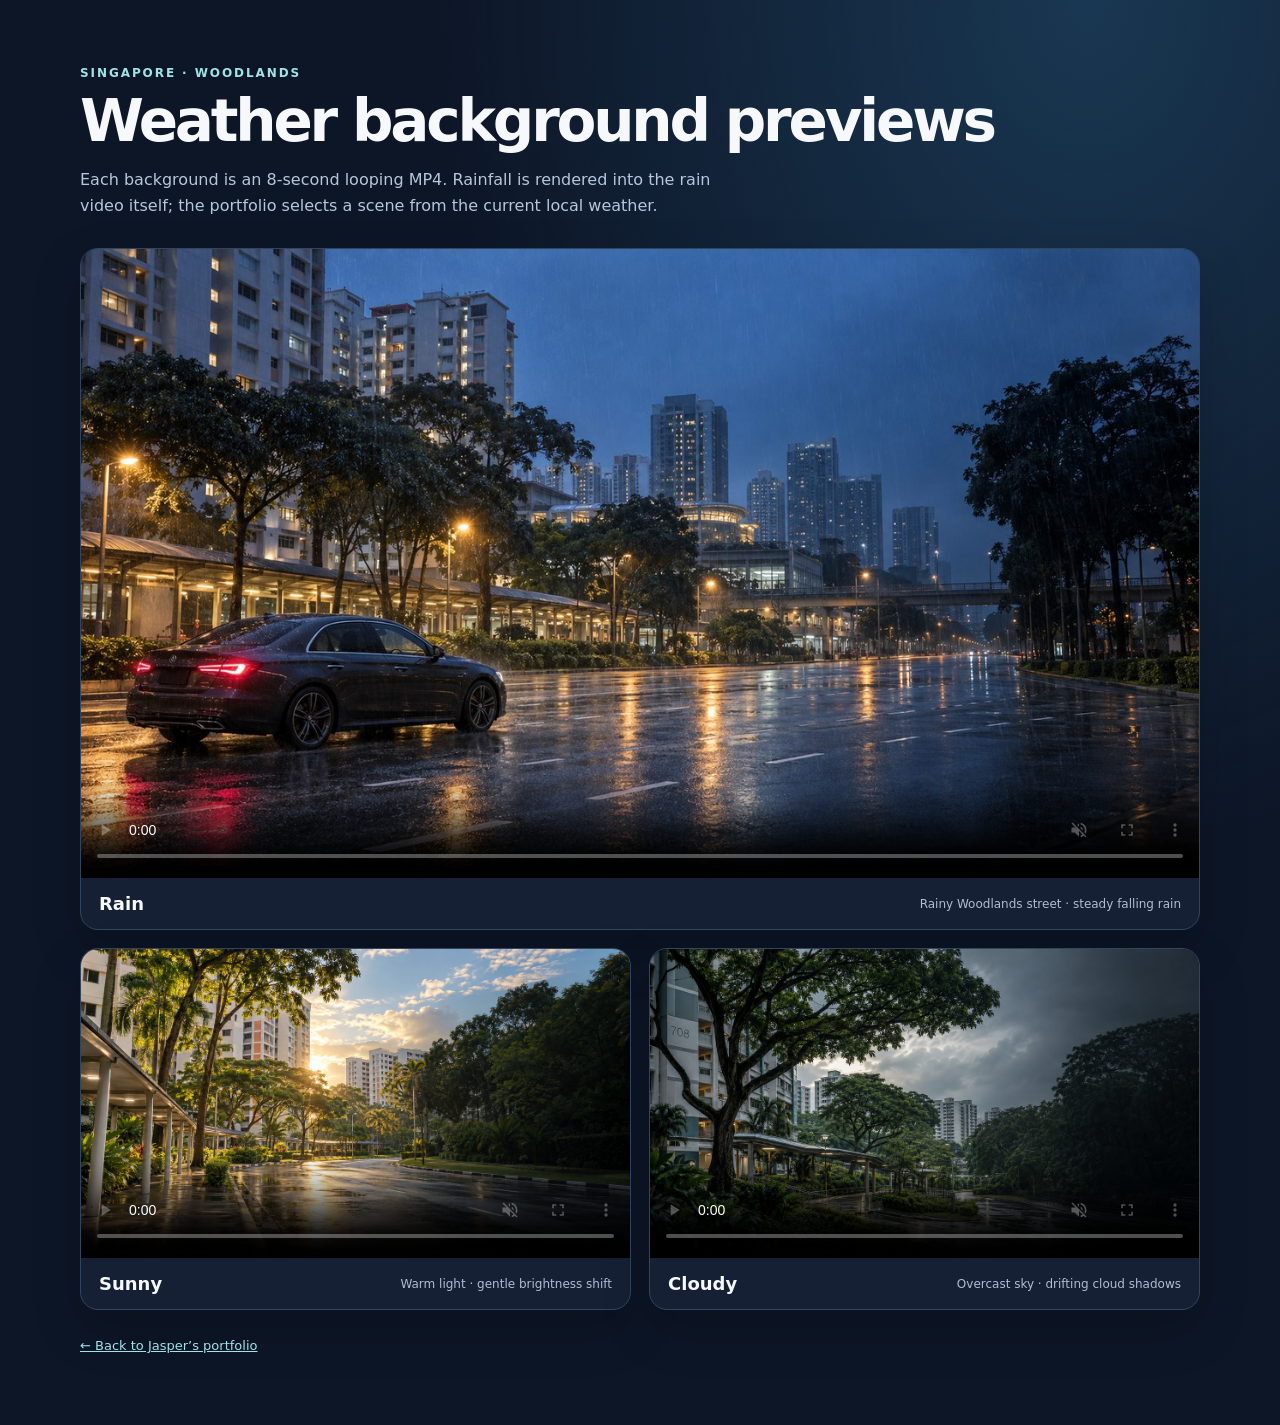
==== weather-video-previews.html @ f223d70e "Update portfolio with Woodlands weather video backgrounds" ====
<!doctype html>
<html lang="en">
<head>
  <meta charset="utf-8">
  <meta name="viewport" content="width=device-width, initial-scale=1">
  <title>Woodlands weather video previews · Jasper Ng</title>
  <style>
    :root { color-scheme: dark; font-family: Inter, ui-sans-serif, system-ui, -apple-system, "Segoe UI", sans-serif; background: #0d1627; color: #f6f8fc; }
    * { box-sizing: border-box; }
    body { margin: 0; min-height: 100vh; background: radial-gradient(ellipse at 85% 0%, #193752 0, transparent 42%), #0d1627; }
    main { width: min(1120px, calc(100% - 36px)); margin: 0 auto; padding: 54px 0 72px; }
    header { margin-bottom: 30px; }
    .eyebrow { color: #9de5e4; font-size: 12px; font-weight: 800; letter-spacing: .16em; text-transform: uppercase; }
    h1 { margin: 10px 0; font-size: clamp(32px, 6vw, 58px); line-height: 1.02; letter-spacing: -.055em; }
    header p:last-child { color: #b8c6dc; max-width: 650px; line-height: 1.6; }
    .grid { display: grid; grid-template-columns: repeat(2, minmax(0, 1fr)); gap: 18px; }
    article { overflow: hidden; border: 1px solid #33445f; border-radius: 18px; background: rgb(23 35 55 / 85%); box-shadow: 0 20px 50px rgb(0 0 0 / 18%); }
    article:first-child { grid-column: span 2; }
    video { display: block; width: 100%; aspect-ratio: 16 / 9; background: #111b2c; object-fit: cover; }
    .meta { display: flex; align-items: center; justify-content: space-between; gap: 12px; padding: 15px 18px; }
    h2 { margin: 0; font-size: 18px; }
    .meta span { color: #afbdd3; font-size: 12px; }
    a { color: #9de5e4; }
    footer { margin-top: 28px; color: #a8b6cc; font-size: 13px; }
    @media (max-width: 650px) { .grid { grid-template-columns: 1fr; } article:first-child { grid-column: auto; } main { padding-top: 32px; } }
  </style>
</head>
<body>
  <main>
    <header>
      <p class="eyebrow">Singapore · Woodlands</p>
      <h1>Weather background previews</h1>
      <p>Each background is an 8-second looping MP4. Rainfall is rendered into the rain video itself; the portfolio selects a scene from the current local weather.</p>
    </header>
    <section class="grid" aria-label="Weather video previews">
      <article><video controls autoplay muted loop playsinline preload="auto" poster="assets/jasper-woodlands-rain-start.jpg"><source src="assets/weather-rain.mp4?v=2" type="video/mp4"></video><div class="meta"><h2>Rain</h2><span>Rainy Woodlands street · steady falling rain</span></div></article>
      <article><video controls muted loop playsinline preload="metadata" poster="assets/jasper-woodlands-sun-start.jpg"><source src="assets/weather-sun.mp4?v=2" type="video/mp4"></video><div class="meta"><h2>Sunny</h2><span>Warm light · gentle brightness shift</span></div></article>
      <article><video controls muted loop playsinline preload="metadata" poster="assets/jasper-woodlands-cloud-start.jpg"><source src="assets/weather-cloud.mp4?v=2" type="video/mp4"></video><div class="meta"><h2>Cloudy</h2><span>Overcast sky · drifting cloud shadows</span></div></article>
    </section>
    <footer><a href="jasper-ai-photo-led.html">← Back to Jasper’s portfolio</a></footer>
  </main>
</body>
</html>
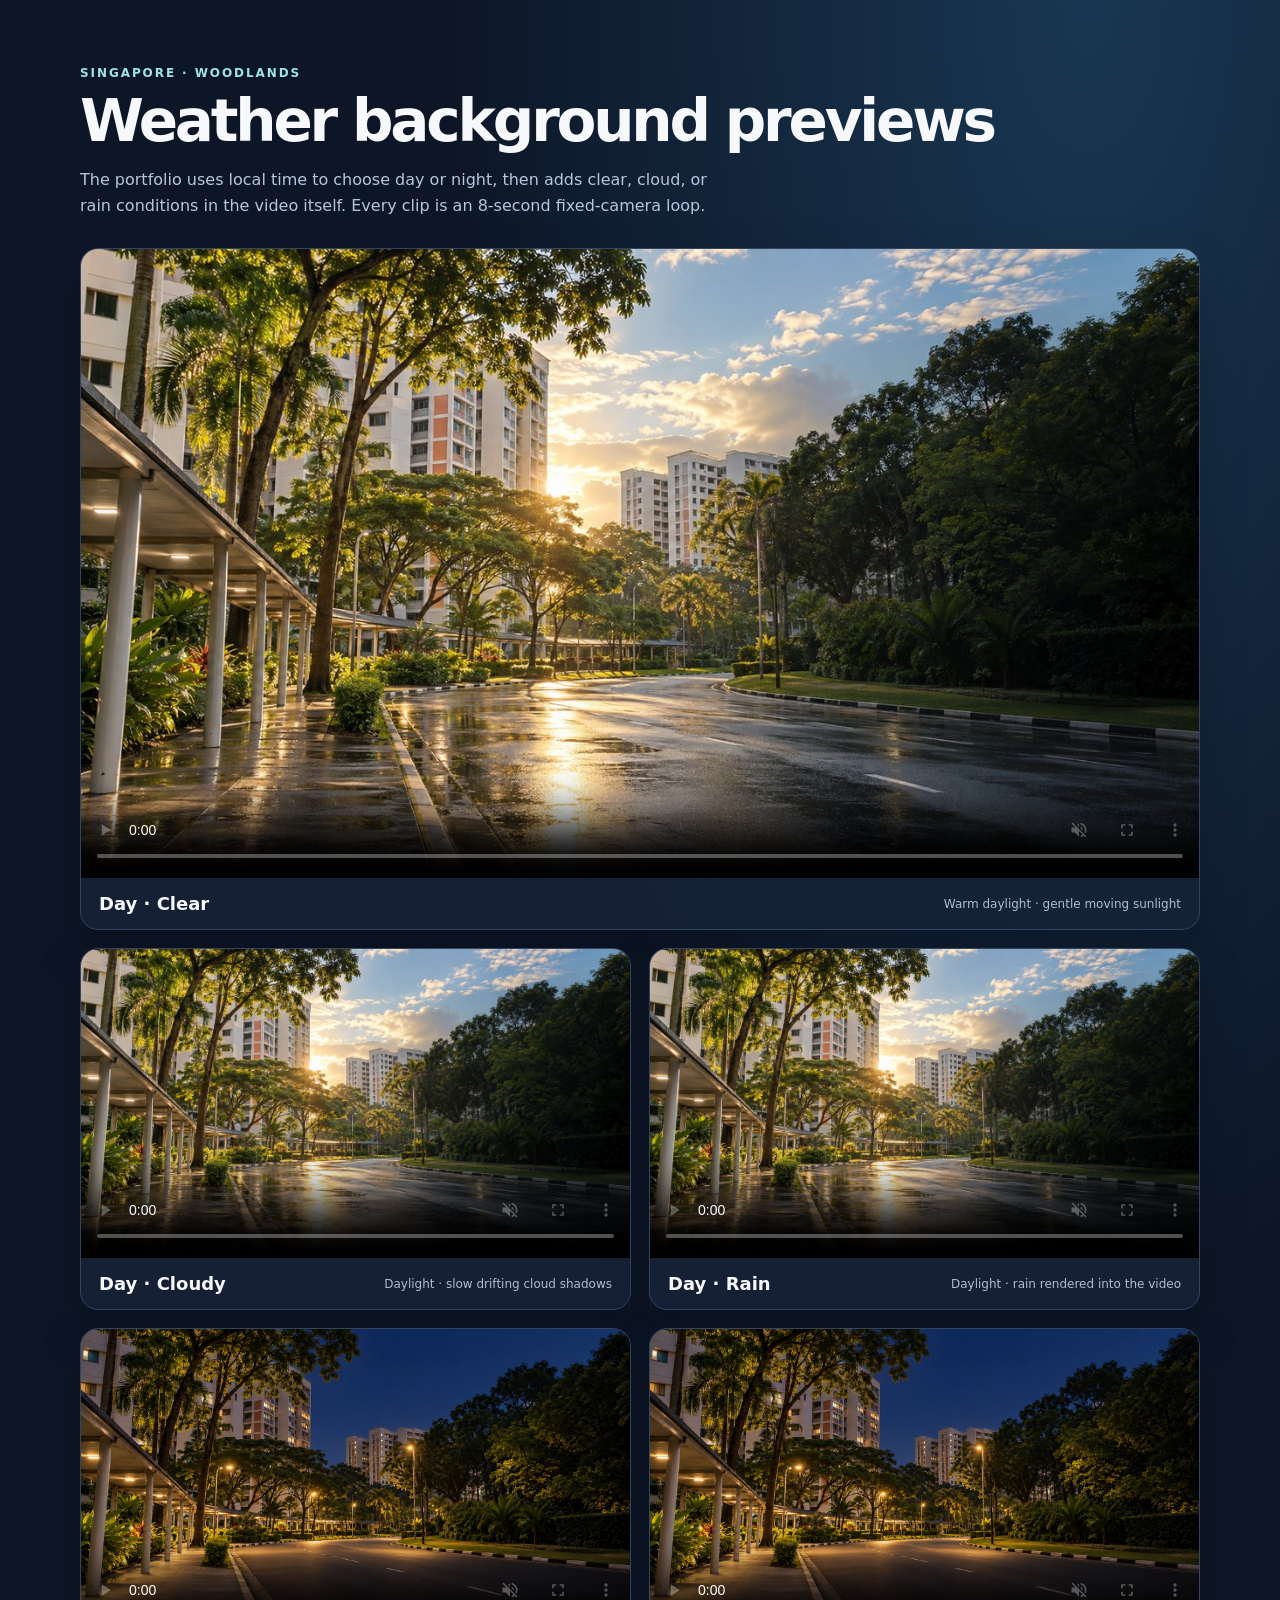
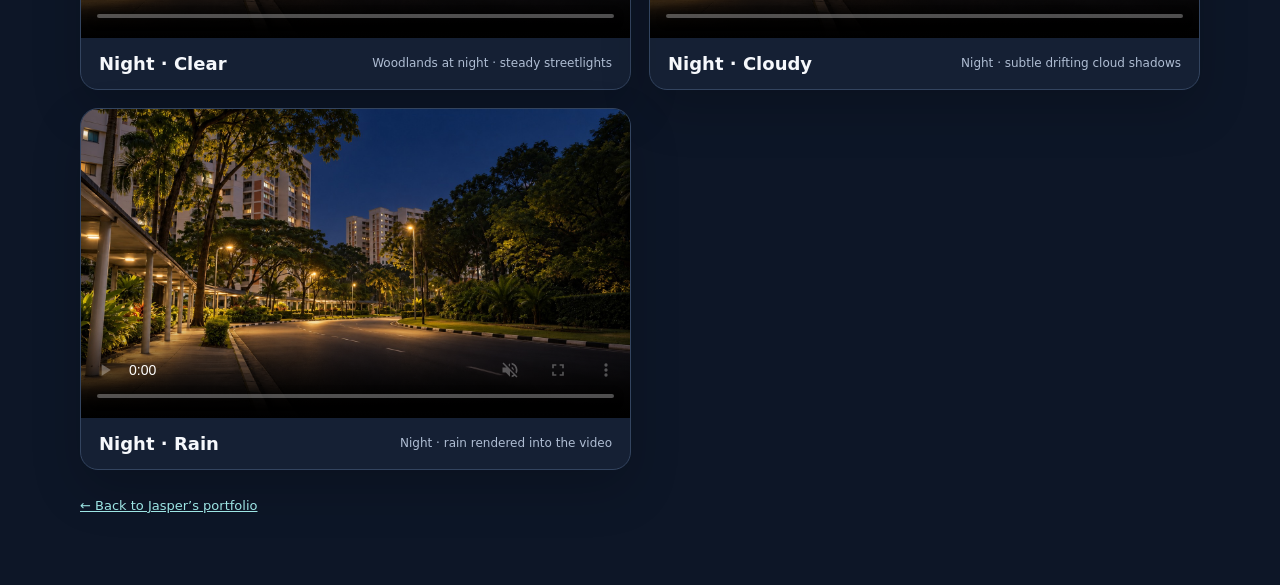
==== commit 8021124c: "Use time-of-day bases with live weather effects" ====
--- a/weather-video-previews.html
+++ b/weather-video-previews.html
@@ -1,43 +1,47 @@
-<!doctype html>
-<html lang="en">
-<head>
-  <meta charset="utf-8">
-  <meta name="viewport" content="width=device-width, initial-scale=1">
-  <title>Woodlands weather video previews · Jasper Ng</title>
-  <style>
-    :root { color-scheme: dark; font-family: Inter, ui-sans-serif, system-ui, -apple-system, "Segoe UI", sans-serif; background: #0d1627; color: #f6f8fc; }
-    * { box-sizing: border-box; }
-    body { margin: 0; min-height: 100vh; background: radial-gradient(ellipse at 85% 0%, #193752 0, transparent 42%), #0d1627; }
-    main { width: min(1120px, calc(100% - 36px)); margin: 0 auto; padding: 54px 0 72px; }
-    header { margin-bottom: 30px; }
-    .eyebrow { color: #9de5e4; font-size: 12px; font-weight: 800; letter-spacing: .16em; text-transform: uppercase; }
-    h1 { margin: 10px 0; font-size: clamp(32px, 6vw, 58px); line-height: 1.02; letter-spacing: -.055em; }
-    header p:last-child { color: #b8c6dc; max-width: 650px; line-height: 1.6; }
-    .grid { display: grid; grid-template-columns: repeat(2, minmax(0, 1fr)); gap: 18px; }
-    article { overflow: hidden; border: 1px solid #33445f; border-radius: 18px; background: rgb(23 35 55 / 85%); box-shadow: 0 20px 50px rgb(0 0 0 / 18%); }
-    article:first-child { grid-column: span 2; }
-    video { display: block; width: 100%; aspect-ratio: 16 / 9; background: #111b2c; object-fit: cover; }
-    .meta { display: flex; align-items: center; justify-content: space-between; gap: 12px; padding: 15px 18px; }
-    h2 { margin: 0; font-size: 18px; }
-    .meta span { color: #afbdd3; font-size: 12px; }
-    a { color: #9de5e4; }
-    footer { margin-top: 28px; color: #a8b6cc; font-size: 13px; }
-    @media (max-width: 650px) { .grid { grid-template-columns: 1fr; } article:first-child { grid-column: auto; } main { padding-top: 32px; } }
-  </style>
-</head>
-<body>
-  <main>
-    <header>
-      <p class="eyebrow">Singapore · Woodlands</p>
-      <h1>Weather background previews</h1>
-      <p>Each background is an 8-second looping MP4. Rainfall is rendered into the rain video itself; the portfolio selects a scene from the current local weather.</p>
-    </header>
-    <section class="grid" aria-label="Weather video previews">
-      <article><video controls autoplay muted loop playsinline preload="auto" poster="assets/jasper-woodlands-rain-start.jpg"><source src="assets/weather-rain.mp4?v=2" type="video/mp4"></video><div class="meta"><h2>Rain</h2><span>Rainy Woodlands street · steady falling rain</span></div></article>
-      <article><video controls muted loop playsinline preload="metadata" poster="assets/jasper-woodlands-sun-start.jpg"><source src="assets/weather-sun.mp4?v=2" type="video/mp4"></video><div class="meta"><h2>Sunny</h2><span>Warm light · gentle brightness shift</span></div></article>
-      <article><video controls muted loop playsinline preload="metadata" poster="assets/jasper-woodlands-cloud-start.jpg"><source src="assets/weather-cloud.mp4?v=2" type="video/mp4"></video><div class="meta"><h2>Cloudy</h2><span>Overcast sky · drifting cloud shadows</span></div></article>
-    </section>
-    <footer><a href="jasper-ai-photo-led.html">← Back to Jasper’s portfolio</a></footer>
-  </main>
-</body>
-</html>+<!doctype html>
+<html lang="en">
+<head>
+  <meta charset="utf-8">
+  <meta name="viewport" content="width=device-width, initial-scale=1">
+  <title>Woodlands weather video previews · Jasper Ng</title>
+  <style>
+    :root { color-scheme: dark; font-family: Inter, ui-sans-serif, system-ui, -apple-system, "Segoe UI", sans-serif; background: #0d1627; color: #f6f8fc; }
+    * { box-sizing: border-box; }
+    body { margin: 0; min-height: 100vh; background: radial-gradient(ellipse at 85% 0%, #193752 0, transparent 42%), #0d1627; }
+    main { width: min(1120px, calc(100% - 36px)); margin: 0 auto; padding: 54px 0 72px; }
+    header { margin-bottom: 30px; }
+    .eyebrow { color: #9de5e4; font-size: 12px; font-weight: 800; letter-spacing: .16em; text-transform: uppercase; }
+    h1 { margin: 10px 0; font-size: clamp(32px, 6vw, 58px); line-height: 1.02; letter-spacing: -.055em; }
+    header p:last-child { color: #b8c6dc; max-width: 650px; line-height: 1.6; }
+    .grid { display: grid; grid-template-columns: repeat(2, minmax(0, 1fr)); gap: 18px; }
+    article { overflow: hidden; border: 1px solid #33445f; border-radius: 18px; background: rgb(23 35 55 / 85%); box-shadow: 0 20px 50px rgb(0 0 0 / 18%); }
+    article:first-child { grid-column: span 2; }
+    video { display: block; width: 100%; aspect-ratio: 16 / 9; background: #111b2c; object-fit: cover; }
+    .meta { display: flex; align-items: center; justify-content: space-between; gap: 12px; padding: 15px 18px; }
+    h2 { margin: 0; font-size: 18px; }
+    .meta span { color: #afbdd3; font-size: 12px; }
+    a { color: #9de5e4; }
+    footer { margin-top: 28px; color: #a8b6cc; font-size: 13px; }
+    @media (max-width: 650px) { .grid { grid-template-columns: 1fr; } article:first-child { grid-column: auto; } main { padding-top: 32px; } }
+  </style>
+</head>
+<body>
+  <main>
+    <header>
+      <p class="eyebrow">Singapore · Woodlands</p>
+      <h1>Weather background previews</h1>
+      <p>The portfolio uses local time to choose day or night, then adds clear, cloud, or rain conditions in the video itself. Every clip is an 8-second fixed-camera loop.</p>
+    </header>
+    <section class="grid" aria-label="Weather video previews">
+      <article><video controls autoplay muted loop playsinline preload="metadata" poster="assets/jasper-woodlands-sun-start.jpg"><source src="assets/weather-day-clear.mp4?v=3" type="video/mp4"></video><div class="meta"><h2>Day · Clear</h2><span>Warm daylight · gentle moving sunlight</span></div></article>
+      <article><video controls muted loop playsinline preload="metadata" poster="assets/jasper-woodlands-sun-start.jpg"><source src="assets/weather-day-cloud.mp4?v=3" type="video/mp4"></video><div class="meta"><h2>Day · Cloudy</h2><span>Daylight · slow drifting cloud shadows</span></div></article>
+      <article><video controls muted loop playsinline preload="metadata" poster="assets/jasper-woodlands-sun-start.jpg"><source src="assets/weather-day-rain.mp4?v=3" type="video/mp4"></video><div class="meta"><h2>Day · Rain</h2><span>Daylight · rain rendered into the video</span></div></article>
+      <article><video controls muted loop playsinline preload="metadata" poster="assets/jasper-woodlands-night-start.jpg"><source src="assets/weather-night-clear.mp4?v=3" type="video/mp4"></video><div class="meta"><h2>Night · Clear</h2><span>Woodlands at night · steady streetlights</span></div></article>
+      <article><video controls muted loop playsinline preload="metadata" poster="assets/jasper-woodlands-night-start.jpg"><source src="assets/weather-night-cloud.mp4?v=3" type="video/mp4"></video><div class="meta"><h2>Night · Cloudy</h2><span>Night · subtle drifting cloud shadows</span></div></article>
+      <article><video controls muted loop playsinline preload="metadata" poster="assets/jasper-woodlands-night-start.jpg"><source src="assets/weather-night-rain.mp4?v=3" type="video/mp4"></video><div class="meta"><h2>Night · Rain</h2><span>Night · rain rendered into the video</span></div></article>
+    </section>
+    <footer><a href="./">← Back to Jasper’s portfolio</a></footer>
+  </main>
+</body>
+</html>
+
